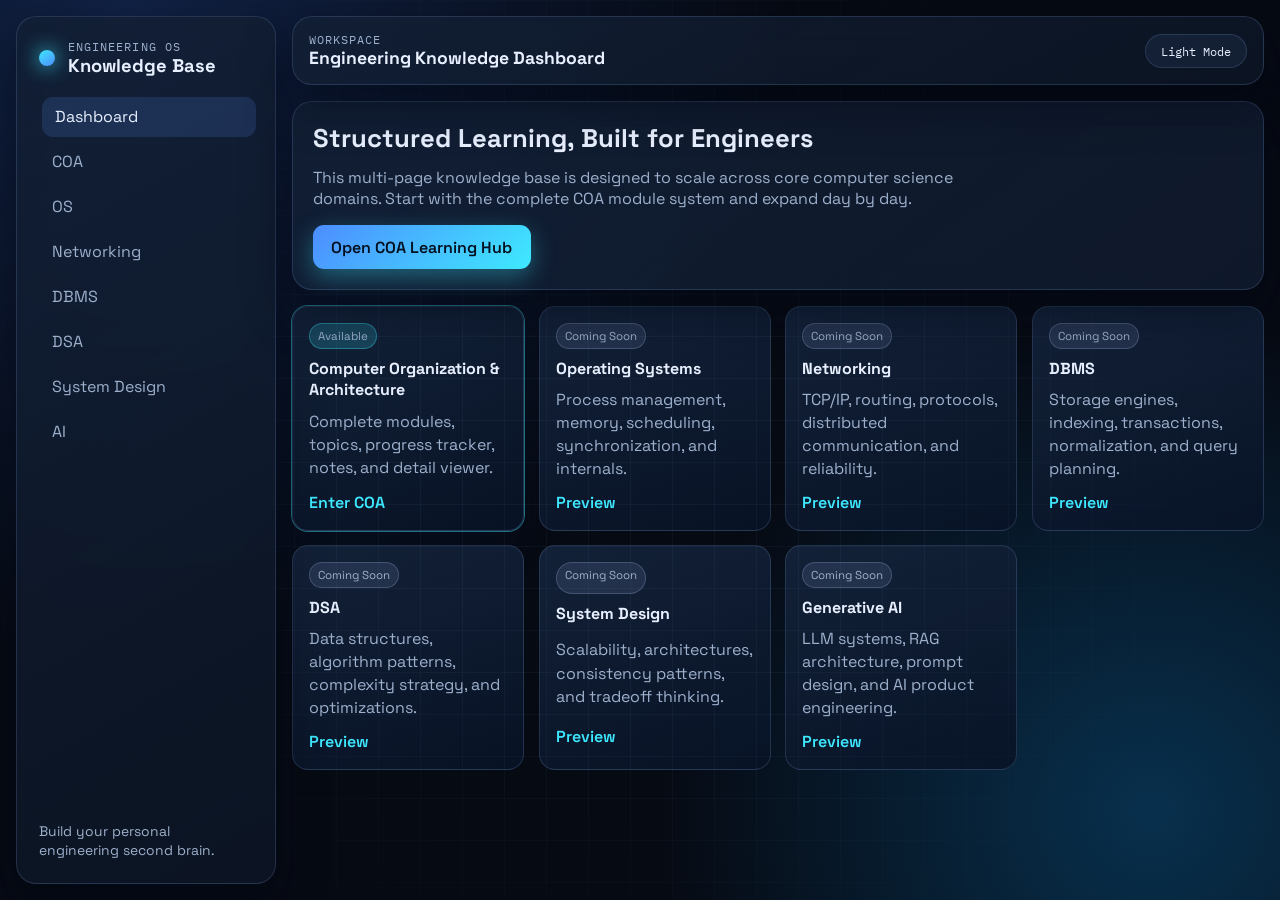
==== index.html @ 99f043b4 "CHV - 23RD MAY - COA PART1 -Number Systems" ====
<!DOCTYPE html>
<html lang="en" data-theme="dark">
  <head>
    <meta charset="UTF-8" />
    <meta name="viewport" content="width=device-width, initial-scale=1.0" />
    <title>Engineering Knowledge Base</title>
    <link rel="preconnect" href="https://fonts.googleapis.com" />
    <link rel="preconnect" href="https://fonts.gstatic.com" crossorigin />
    <link
      href="https://fonts.googleapis.com/css2?family=Space+Grotesk:wght@400;500;600;700&family=IBM+Plex+Mono:wght@400;500&display=swap"
      rel="stylesheet"
    />
    <link rel="stylesheet" href="style.css" />
  </head>
  <body class="main-shell">
    <div class="bg-grid" aria-hidden="true"></div>
    <aside class="main-sidebar glass-panel">
      <div class="logo-wrap">
        <span class="logo-dot"></span>
        <div>
          <p class="label">Engineering OS</p>
          <h1>Knowledge Base</h1>
        </div>
      </div>
      <nav class="side-nav" aria-label="Primary">
        <a class="active" href="index.html">Dashboard</a>
        <a href="COA/index.html">COA</a>
        <a href="OS/index.html">OS</a>
        <a href="Networking/index.html">Networking</a>
        <a href="DBMS/index.html">DBMS</a>
        <a href="DSA/index.html">DSA</a>
        <a href="System-Design/index.html">System Design</a>
        <a href="AI/index.html">AI</a>
      </nav>
      <p class="side-footer">Build your personal engineering second brain.</p>
    </aside>

    <main class="main-content">
      <header class="topbar glass-panel">
        <div>
          <p class="label">Workspace</p>
          <h2>Engineering Knowledge Dashboard</h2>
        </div>
        <div class="topbar-actions">
          <button id="themeToggle" class="btn-pill" type="button" aria-label="Toggle theme">
            <span>Theme</span>
          </button>
        </div>
      </header>

      <section class="hero glass-panel">
        <h3>Structured Learning, Built for Engineers</h3>
        <p>
          This multi-page knowledge base is designed to scale across core computer science domains.
          Start with the complete COA module system and expand day by day.
        </p>
        <a class="btn-primary" href="COA/index.html">Open COA Learning Hub</a>
      </section>

      <section class="tech-grid" aria-label="Technology Sections">
        <article class="tech-card active">
          <p class="tag">Available</p>
          <h4>Computer Organization &amp; Architecture</h4>
          <p>Complete modules, topics, progress tracker, notes, and detail viewer.</p>
          <a href="COA/index.html">Enter COA</a>
        </article>
        <article class="tech-card">
          <p class="tag soon">Coming Soon</p>
          <h4>Operating Systems</h4>
          <p>Process management, memory, scheduling, synchronization, and internals.</p>
          <a href="OS/index.html">Preview</a>
        </article>
        <article class="tech-card">
          <p class="tag soon">Coming Soon</p>
          <h4>Networking</h4>
          <p>TCP/IP, routing, protocols, distributed communication, and reliability.</p>
          <a href="Networking/index.html">Preview</a>
        </article>
        <article class="tech-card">
          <p class="tag soon">Coming Soon</p>
          <h4>DBMS</h4>
          <p>Storage engines, indexing, transactions, normalization, and query planning.</p>
          <a href="DBMS/index.html">Preview</a>
        </article>
        <article class="tech-card">
          <p class="tag soon">Coming Soon</p>
          <h4>DSA</h4>
          <p>Data structures, algorithm patterns, complexity strategy, and optimizations.</p>
          <a href="DSA/index.html">Preview</a>
        </article>
        <article class="tech-card">
          <p class="tag soon">Coming Soon</p>
          <h4>System Design</h4>
          <p>Scalability, architectures, consistency patterns, and tradeoff thinking.</p>
          <a href="System-Design/index.html">Preview</a>
        </article>
        <article class="tech-card">
          <p class="tag soon">Coming Soon</p>
          <h4>Generative AI</h4>
          <p>LLM systems, RAG architecture, prompt design, and AI product engineering.</p>
          <a href="AI/index.html">Preview</a>
        </article>
      </section>
    </main>

    <script src="script.js"></script>
  </body>
</html>
---- style.css ----
:root {
  --bg: #060a13;
  --bg-soft: #0d1424;
  --panel-soft: rgba(20, 34, 57, 0.62);
  --panel: rgba(14, 24, 41, 0.72);
  --panel-strong: rgba(18, 31, 52, 0.88);
  --text: #e8f0ff;
  --text-muted: #9db0cc;
  --line: rgba(117, 152, 201, 0.22);
  --cyan: #3ee9ff;
  --blue: #4d8dff;
  --shadow: 0 18px 45px rgba(2, 8, 20, 0.55);
  --radius-xl: 20px;
  --radius-lg: 16px;
  --radius-md: 11px;
}

:root[data-theme="light"] {
  --bg: #ebf3ff;
  --bg-soft: #dfe9ff;
  --panel-soft: rgba(238, 245, 255, 0.92);
  --panel: rgba(255, 255, 255, 0.85);
  --panel-strong: rgba(255, 255, 255, 0.94);
  --text: #132136;
  --text-muted: #4b5c7a;
  --line: rgba(49, 82, 137, 0.2);
  --cyan: #007f95;
  --blue: #1455d9;
  --shadow: 0 18px 40px rgba(74, 96, 134, 0.2);
}

* {
  box-sizing: border-box;
}

body {
  margin: 0;
  min-height: 100vh;
  font-family: "Space Grotesk", sans-serif;
  color: var(--text);
  background: radial-gradient(circle at 10% 0%, #112245 0%, transparent 45%),
    radial-gradient(circle at 90% 90%, #08304d 0%, transparent 35%), var(--bg);
  transition: background 0.35s ease, color 0.35s ease;
}

h1,
h2,
h3,
h4,
p {
  margin: 0;
}

a {
  color: inherit;
  text-decoration: none;
}

.bg-grid {
  position: fixed;
  inset: 0;
  background-image: linear-gradient(var(--line) 1px, transparent 1px),
    linear-gradient(90deg, var(--line) 1px, transparent 1px);
  background-size: 42px 42px;
  mask-image: radial-gradient(circle at center, black 35%, transparent 82%);
  opacity: 0.3;
  pointer-events: none;
}

.main-shell {
  display: grid;
  grid-template-columns: 260px 1fr;
  gap: 1rem;
  padding: 1rem;
  min-height: 100vh;
}

.glass-panel {
  border: 1px solid var(--line);
  background: linear-gradient(150deg, var(--panel-strong), var(--panel));
  box-shadow: var(--shadow);
  backdrop-filter: blur(16px);
  border-radius: var(--radius-xl);
}

.main-sidebar {
  padding: 1.4rem;
  display: flex;
  flex-direction: column;
  gap: 1.2rem;
}

.logo-wrap {
  display: flex;
  align-items: center;
  gap: 0.8rem;
}

.logo-dot {
  width: 16px;
  height: 16px;
  border-radius: 50%;
  background: linear-gradient(145deg, var(--cyan), var(--blue));
  box-shadow: 0 0 20px var(--cyan);
}

.label {
  font-family: "IBM Plex Mono", monospace;
  font-size: 0.72rem;
  letter-spacing: 0.09em;
  text-transform: uppercase;
  color: var(--text-muted);
}

.logo-wrap h1 {
  font-size: 1.15rem;
}

.side-nav {
  display: flex;
  flex-direction: column;
  gap: 0.3rem;
}

.side-nav a {
  padding: 0.6rem 0.8rem;
  border-radius: var(--radius-md);
  color: var(--text-muted);
  transition: all 0.2s ease;
}

.side-nav a:hover,
.side-nav a.active {
  color: var(--text);
  background: rgba(97, 149, 255, 0.16);
  transform: translateX(3px);
}

.side-footer {
  margin-top: auto;
  color: var(--text-muted);
  font-size: 0.87rem;
  line-height: 1.4;
}

.main-content {
  display: flex;
  flex-direction: column;
  gap: 1rem;
  min-width: 0;
}

.topbar {
  padding: 0.95rem 1rem;
  display: flex;
  justify-content: space-between;
  align-items: center;
  position: sticky;
  top: 1rem;
  z-index: 5;
}

.topbar h2 {
  font-size: 1.1rem;
}

.topbar-actions {
  display: flex;
  align-items: center;
}

.btn-pill {
  border: 1px solid var(--line);
  padding: 0.5rem 0.95rem;
  border-radius: 999px;
  font-family: "IBM Plex Mono", monospace;
  font-size: 0.78rem;
  background: rgba(28, 44, 71, 0.5);
  color: var(--text);
  cursor: pointer;
  transition: transform 0.2s ease, border-color 0.2s ease;
}

.btn-pill:hover {
  transform: translateY(-1px);
  border-color: rgba(62, 233, 255, 0.35);
}

.hero {
  padding: 1.25rem;
  display: grid;
  gap: 0.8rem;
  background: linear-gradient(145deg, var(--panel-strong), var(--panel-soft));
}

.hero h3 {
  font-size: clamp(1.2rem, 2vw, 1.9rem);
}

.hero p {
  color: var(--text-muted);
  max-width: 70ch;
}

.btn-primary {
  justify-self: start;
  margin-top: 0.2rem;
  padding: 0.72rem 1.15rem;
  border-radius: var(--radius-md);
  font-weight: 600;
  background: linear-gradient(135deg, var(--blue), var(--cyan));
  color: #031020;
  box-shadow: 0 8px 24px rgba(62, 233, 255, 0.35);
  transition: transform 0.22s ease, box-shadow 0.22s ease;
}

.btn-primary:hover {
  transform: translateY(-2px);
  box-shadow: 0 12px 28px rgba(62, 233, 255, 0.43);
}

.tech-grid {
  display: grid;
  grid-template-columns: repeat(auto-fit, minmax(230px, 1fr));
  gap: 0.9rem;
}

.tech-card {
  padding: 1rem 1rem 1.05rem;
  border: 1px solid var(--line);
  border-radius: var(--radius-lg);
  background: linear-gradient(160deg, rgba(20, 35, 58, 0.95), rgba(8, 19, 38, 0.92));
  display: grid;
  gap: 0.55rem;
  transition: transform 0.22s ease, border-color 0.22s ease, box-shadow 0.22s ease;
}

:root[data-theme="light"] .tech-card {
  background: linear-gradient(160deg, rgba(255, 255, 255, 0.93), rgba(236, 243, 255, 0.95));
}

.tech-card:hover {
  transform: translateY(-4px);
  border-color: rgba(78, 193, 255, 0.65);
  box-shadow: 0 14px 24px rgba(2, 13, 28, 0.38);
}

.tech-card.active {
  box-shadow: 0 0 0 1px rgba(62, 233, 255, 0.45), 0 18px 26px rgba(4, 13, 30, 0.45);
}

.tag {
  width: fit-content;
  padding: 0.22rem 0.5rem;
  border-radius: 999px;
  background: rgba(62, 233, 255, 0.18);
  border: 1px solid rgba(62, 233, 255, 0.35);
  font-size: 0.72rem;
}

.tag.soon {
  background: rgba(129, 152, 198, 0.16);
  border-color: rgba(142, 161, 201, 0.3);
}

.tech-card h4 {
  font-size: 1rem;
}

.tech-card p {
  color: var(--text-muted);
  line-height: 1.45;
}

.tech-card a {
  margin-top: 0.2rem;
  color: var(--cyan);
  font-weight: 600;
}

.coming-main {
  min-height: 100vh;
  display: grid;
  place-items: center;
  padding: 1.4rem;
}

.coming-card {
  width: min(680px, 100%);
  padding: 1.5rem;
  display: grid;
  gap: 0.8rem;
  background: linear-gradient(145deg, var(--panel-strong), var(--panel-soft));
}

.coming-card p {
  color: var(--text-muted);
}

.coming-card a {
  color: var(--cyan);
  font-weight: 600;
}

@media (max-width: 990px) {
  .main-shell {
    grid-template-columns: 1fr;
    gap: 0.8rem;
    padding: 0.85rem;
  }

  .main-sidebar {
    position: static;
    padding: 1rem;
    gap: 0.9rem;
  }

  .side-nav {
    display: grid;
    grid-template-columns: repeat(4, minmax(0, 1fr));
    gap: 0.45rem;
  }

  .side-nav a {
    text-align: center;
    padding: 0.52rem 0.4rem;
    font-size: 0.85rem;
  }

  .side-footer {
    margin-top: 0.2rem;
  }
}

@media (max-width: 600px) {
  .main-shell {
    padding: 0.65rem;
  }

  .topbar {
    flex-direction: column;
    align-items: flex-start;
    gap: 0.6rem;
    top: 0.65rem;
    padding: 0.8rem;
  }

  .hero {
    padding: 1rem;
  }

  .tech-grid {
    grid-template-columns: 1fr;
  }

  .side-nav {
    grid-template-columns: repeat(2, minmax(0, 1fr));
  }

  .coming-card {
    padding: 1rem;
  }
}
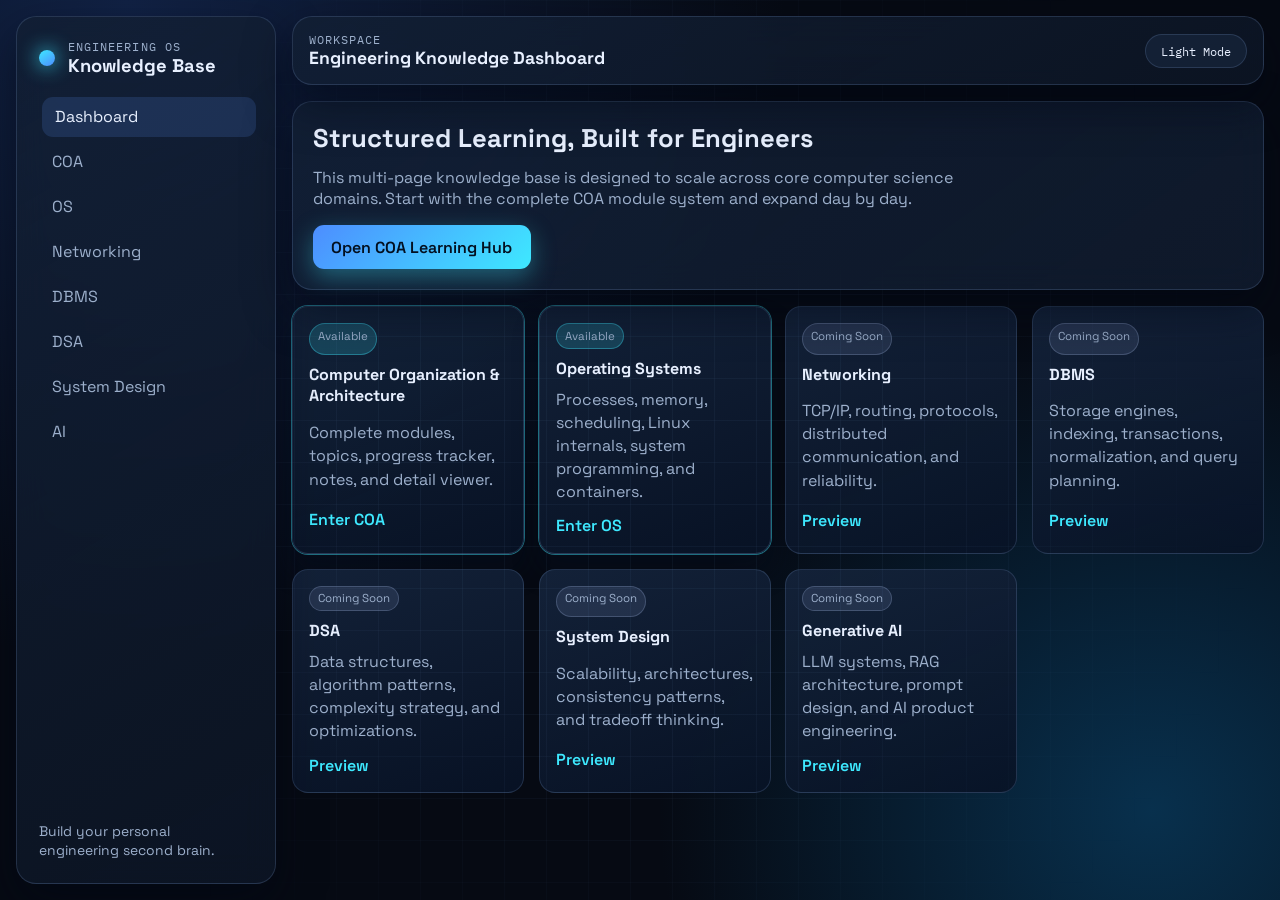
==== commit 3ac77438: "OS Implemented" ====
--- a/index.html
+++ b/index.html
@@ -64,11 +64,11 @@
           <p>Complete modules, topics, progress tracker, notes, and detail viewer.</p>
           <a href="COA/index.html">Enter COA</a>
         </article>
-        <article class="tech-card">
-          <p class="tag soon">Coming Soon</p>
+        <article class="tech-card active">
+          <p class="tag">Available</p>
           <h4>Operating Systems</h4>
-          <p>Process management, memory, scheduling, synchronization, and internals.</p>
-          <a href="OS/index.html">Preview</a>
+          <p>Processes, memory, scheduling, Linux internals, system programming, and containers.</p>
+          <a href="OS/index.html">Enter OS</a>
         </article>
         <article class="tech-card">
           <p class="tag soon">Coming Soon</p>
